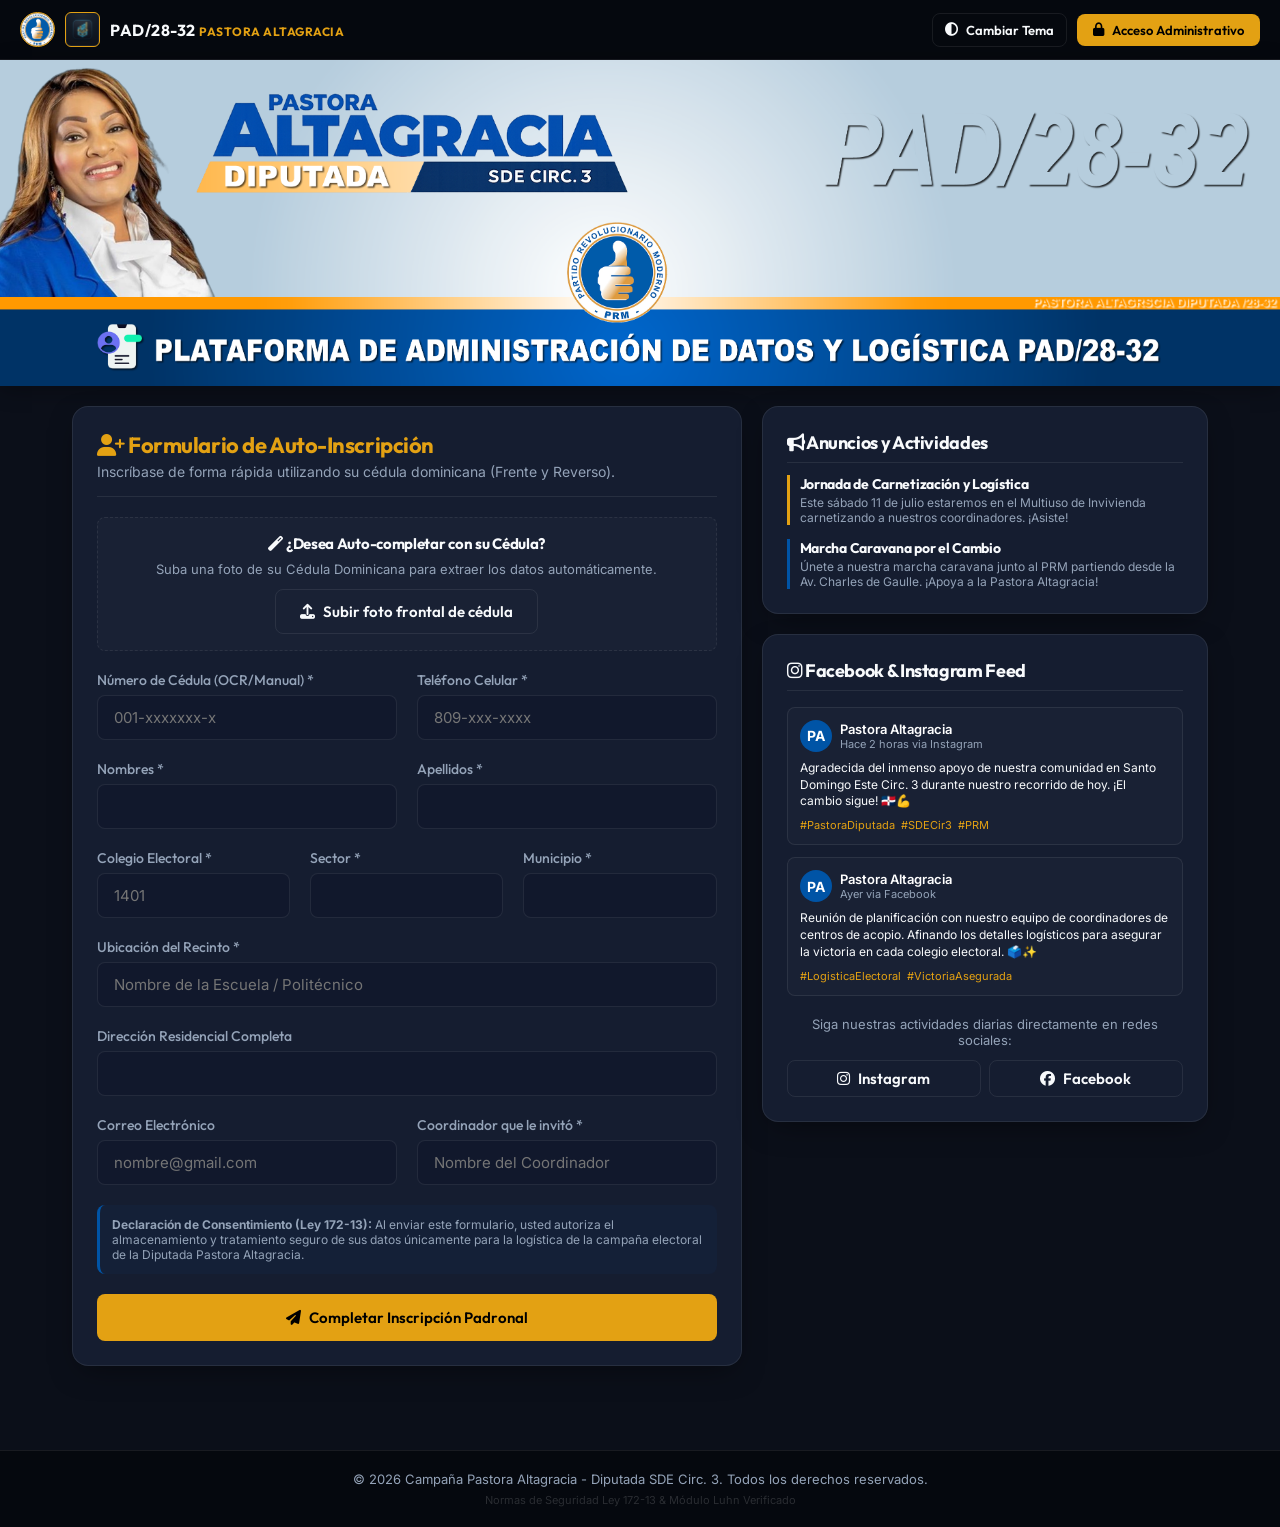
==== frontend/index.html @ ace66113 "Backup Automático - 2026-07-11 02:45:09" ====
<!DOCTYPE html>
<html lang="es">
<head>
    <meta charset="UTF-8">
    <meta name="viewport" content="width=device-width, initial-scale=1.0">
    <title>Inscripción Padronal - Diputada Pastora Altagracia SDE Circ. 3</title>
    <link rel="shortcut icon" type="image/png" href="../GRAFICOS PARA LA PAGINA WEB/adelog_logo_icon.png">
    <link rel="stylesheet" href="assets/css/styles.css?v=1.5">
    <link rel="stylesheet" href="https://cdnjs.cloudflare.com/ajax/libs/font-awesome/6.4.0/css/all.min.css">
</head>
<body id="public-landing">

    <!-- Header Top Navigation -->
    <div class="top-nav-bar">
        <div class="container" style="display: flex; justify-content: space-between; align-items: center; padding: 0; max-width: 1440px;">
            <div style="display: flex; align-items: center; gap: 10px;">
                <img src="../GRAFICOS PARA LA PAGINA WEB/LOGO-PRM.jpg" alt="Logo PRM" style="width: 35px; height: 35px; border-radius: 50%; border: 1px solid var(--secondary);">
                <img src="../GRAFICOS PARA LA PAGINA WEB/adelog_logo_icon.png" alt="Logo ADELOG" style="width: 35px; height: 35px; border-radius: 6px; border: 1px solid var(--secondary); background: rgba(255,255,255,0.1); padding: 1px;">
                <span style="font-family: var(--font-outfit); font-weight: 700; font-size: 16px; color: var(--text-white); letter-spacing: 0.5px;">PAD/28-32 <span style="color: var(--secondary); font-size: 12px;">PASTORA ALTAGRACIA</span></span>
            </div>
            <div style="display: flex; gap: 10px; align-items: center;">
                <button id="theme-toggle" class="btn btn-outline" style="padding: 8px 12px; font-size: 13px;"><i class="fa fa-adjust"></i> Cambiar Tema</button>
                <a href="login.html" class="btn btn-secondary" style="padding: 8px 16px; font-size: 13px;"><i class="fa fa-lock"></i> Acceso Administrativo</a>
            </div>
        </div>
    </div>

    <!-- Header Banner -->
    <div class="banner-container">
        <img id="public-header-banner" src="../GRAFICOS PARA LA PAGINA WEB/BANNER PLATAFORMA WEB PAD-2832.png" alt="PAD/28-32 Cabecera" class="banner-img">
    </div>

    <!-- Main Content Grid -->
    <div class="container" style="flex: 1;">
        <div class="grid-2" style="grid-template-columns: 1.2fr 0.8fr; align-items: start;">
            
            <!-- Left Side: Registration Form -->
            <div>
                <div class="card" style="margin-bottom: 24px;">
                    <div style="border-bottom: 1px solid var(--border-color); padding-bottom: 16px; margin-bottom: 20px;">
                        <h2 style="color: var(--secondary); font-size: 22px;"><i class="fa fa-user-plus"></i> Formulario de Auto-Inscripción</h2>
                        <p style="color: var(--text-muted); font-size: 14px; margin-top: 4px;">Inscríbase de forma rápida utilizando su cédula dominicana (Frente y Reverso).</p>
                    </div>

                    <!-- OCR capture -->
                    <div style="background-color: rgba(255,255,255,0.02); border: 1px dashed var(--border-color); padding: 16px; border-radius: 8px; margin-bottom: 20px; text-align: center;">
                        <h4 style="margin-bottom: 8px; font-size: 15px;"><i class="fa fa-magic"></i> ¿Desea Auto-completar con su Cédula?</h4>
                        <p style="font-size: 13px; color: var(--text-muted); margin-bottom: 12px;">Suba una foto de su Cédula Dominicana para extraer los datos automáticamente.</p>
                        <input type="file" id="public-ocr-file" accept="image/*" style="display: none;">
                        <button type="button" id="btn-public-ocr" class="btn btn-outline btn-sm" onclick="document.getElementById('public-ocr-file').click()"><i class="fa fa-upload"></i> Subir foto frontal de cédula</button>
                        <span id="public-ocr-loader" style="display: none; margin-left: 10px; font-size: 13px; color: var(--secondary);"><i class="fa fa-spinner fa-spin"></i> Procesando OCR...</span>
                    </div>

                    <form id="public-voter-form">
                        <div class="grid-2">
                            <div class="form-group">
                                <label for="public-cedula" class="form-label">Número de Cédula (OCR/Manual) *</label>
                                <input type="text" id="public-cedula" class="form-control" placeholder="001-xxxxxxx-x" required>
                                <small id="public-cedula-validation" style="display: none; font-size: 12px;"></small>
                            </div>
                            <div class="form-group">
                                <label for="public-telefono" class="form-label">Teléfono Celular *</label>
                                <input type="text" id="public-telefono" class="form-control" placeholder="809-xxx-xxxx" required>
                                <small id="public-phone-validation" style="display: none; font-size: 12px;"></small>
                            </div>
                        </div>

                        <div class="grid-2">
                            <div class="form-group">
                                <label for="public-nombres" class="form-label">Nombres *</label>
                                <input type="text" id="public-nombres" class="form-control" required>
                            </div>
                            <div class="form-group">
                                <label for="public-apellidos" class="form-label">Apellidos *</label>
                                <input type="text" id="public-apellidos" class="form-control" required>
                            </div>
                        </div>

                        <div class="grid-3">
                            <div class="form-group">
                                <label for="public-colegio_electoral" class="form-label">Colegio Electoral *</label>
                                <input type="text" id="public-colegio_electoral" class="form-control" placeholder="1401" required>
                            </div>
                            <div class="form-group">
                                <label for="public-sector" class="form-label">Sector *</label>
                                <input type="text" id="public-sector" class="form-control" required>
                            </div>
                            <div class="form-group">
                                <label for="public-municipio" class="form-label">Municipio *</label>
                                <input type="text" id="public-municipio" class="form-control" required>
                            </div>
                        </div>

                        <div class="form-group">
                            <label for="public-recinto_ubicacion" class="form-label">Ubicación del Recinto *</label>
                            <input type="text" id="public-recinto_ubicacion" class="form-control" placeholder="Nombre de la Escuela / Politécnico" required>
                        </div>

                        <div class="form-group">
                            <label for="public-direccion" class="form-label">Dirección Residencial Completa</label>
                            <input type="text" id="public-direccion" class="form-control">
                        </div>

                        <div class="grid-2">
                            <div class="form-group">
                                <label for="public-email" class="form-label">Correo Electrónico</label>
                                <input type="email" id="public-email" class="form-control" placeholder="nombre@gmail.com">
                            </div>
                            <div class="form-group">
                                <label for="public-coordinador" class="form-label">Coordinador que le invitó *</label>
                                <input type="text" id="public-coordinador" class="form-control" placeholder="Nombre del Coordinador" required>
                            </div>
                        </div>

                        <!-- Data Consent Warning -->
                        <div style="background-color: rgba(0, 84, 166, 0.05); padding: 12px; border-radius: 8px; font-size: 12px; color: var(--text-muted); margin-bottom: 20px; border-left: 3px solid var(--primary);">
                            <p><strong>Declaración de Consentimiento (Ley 172-13):</strong> Al enviar este formulario, usted autoriza el almacenamiento y tratamiento seguro de sus datos únicamente para la logística de la campaña electoral de la Diputada Pastora Altagracia.</p>
                        </div>

                        <button type="submit" class="btn btn-secondary" style="width: 100%; padding: 14px;"><i class="fa fa-paper-plane"></i> Completar Inscripción Padronal</button>
                    </form>
                </div>

                <!-- Printable Voucher Div (will be filled after success) -->
                <div id="public-voucher-result"></div>
            </div>

            <!-- Right Side: News & Facebook/Instagram Feeds -->
            <div style="display: flex; flex-direction: column; gap: 20px;">
                <div class="card">
                    <h3 style="color: var(--text-white); font-size: 18px; margin-bottom: 12px; border-bottom: 1px solid var(--border-color); padding-bottom: 8px;"><i class="fa fa-bullhorn"></i> Anuncios y Actividades</h3>
                    <div style="display: flex; flex-direction: column; gap: 14px; margin-top: 10px;">
                        <div style="border-left: 3px solid var(--secondary); padding-left: 10px;">
                            <h4 style="font-size: 14px; color: var(--text-white);">Jornada de Carnetización y Logística</h4>
                            <p style="font-size: 12px; color: var(--text-muted); margin-top: 2px;">Este sábado 11 de julio estaremos en el Multiuso de Invivienda carnetizando a nuestros coordinadores. ¡Asiste!</p>
                        </div>
                        <div style="border-left: 3px solid var(--primary); padding-left: 10px;">
                            <h4 style="font-size: 14px; color: var(--text-white);">Marcha Caravana por el Cambio</h4>
                            <p style="font-size: 12px; color: var(--text-muted); margin-top: 2px;">Únete a nuestra marcha caravana junto al PRM partiendo desde la Av. Charles de Gaulle. ¡Apoya a la Pastora Altagracia!</p>
                        </div>
                    </div>
                </div>

                <!-- Live Social Media Feed -->
                <div class="card" style="align-items: center; text-align: center;">
                    <h3 style="color: var(--text-white); font-size: 18px; margin-bottom: 16px; border-bottom: 1px solid var(--border-color); padding-bottom: 8px; width: 100%; text-align: left;"><i class="fa-brands fa-instagram"></i> Facebook & Instagram Feed</h3>
                    
                    <!-- Custom Synchronized Social Feed (No Blockable Iframes) -->
                    <div style="width: 100%; display: flex; flex-direction: column; gap: 12px; margin-bottom: 20px; text-align: left;">
                        <div style="background: rgba(255, 255, 255, 0.02); border: 1px solid var(--border-color); border-radius: 8px; padding: 12px;">
                            <div style="display: flex; align-items: center; gap: 8px; margin-bottom: 8px;">
                                <div style="width: 32px; height: 32px; background: var(--primary); border-radius: 50%; display: flex; align-items: center; justify-content: center; font-size: 14px; font-weight: bold; color: #fff;">PA</div>
                                <div>
                                    <div style="font-size: 13px; font-weight: 600; color: #fff;">Pastora Altagracia</div>
                                    <div style="font-size: 11px; color: var(--text-muted);">Hace 2 horas via Instagram</div>
                                </div>
                            </div>
                            <p style="font-size: 12px; color: var(--text-white); line-height: 1.4; margin-bottom: 8px;">Agradecida del inmenso apoyo de nuestra comunidad en Santo Domingo Este Circ. 3 durante nuestro recorrido de hoy. ¡El cambio sigue! 🇩🇴💪</p>
                            <div style="display: flex; gap: 6px; font-size: 11px; color: var(--secondary);">
                                <span>#PastoraDiputada</span> <span>#SDECir3</span> <span>#PRM</span>
                            </div>
                        </div>

                        <div style="background: rgba(255, 255, 255, 0.02); border: 1px solid var(--border-color); border-radius: 8px; padding: 12px;">
                            <div style="display: flex; align-items: center; gap: 8px; margin-bottom: 8px;">
                                <div style="width: 32px; height: 32px; background: var(--primary); border-radius: 50%; display: flex; align-items: center; justify-content: center; font-size: 14px; font-weight: bold; color: #fff;">PA</div>
                                <div>
                                    <div style="font-size: 13px; font-weight: 600; color: #fff;">Pastora Altagracia</div>
                                    <div style="font-size: 11px; color: var(--text-muted);">Ayer via Facebook</div>
                                </div>
                            </div>
                            <p style="font-size: 12px; color: var(--text-white); line-height: 1.4; margin-bottom: 8px;">Reunión de planificación con nuestro equipo de coordinadores de centros de acopio. Afinando los detalles logísticos para asegurar la victoria en cada colegio electoral. 🗳️✨</p>
                            <div style="display: flex; gap: 6px; font-size: 11px; color: var(--secondary);">
                                <span>#LogisticaElectoral</span> <span>#VictoriaAsegurada</span>
                            </div>
                        </div>
                    </div>
                    
                    <p style="font-size: 13px; color: var(--text-muted); margin-bottom: 12px;">Siga nuestras actividades diarias directamente en redes sociales:</p>
                    <div style="display: flex; gap: 8px; width: 100%; justify-content: center;">
                        <a href="https://www.instagram.com/" target="_blank" class="btn btn-outline btn-sm" style="flex: 1; padding: 8px;"><i class="fa-brands fa-instagram"></i> Instagram</a>
                        <a href="https://www.facebook.com/" target="_blank" class="btn btn-outline btn-sm" style="flex: 1; padding: 8px;"><i class="fa-brands fa-facebook"></i> Facebook</a>
                    </div>
                </div>
            </div>

        </div>
    </div>

    <!-- Footer -->
    <footer style="background-color: #05080e; border-top: 1px solid var(--border-color); padding: 20px; text-align: center; font-size: 13px; color: var(--text-muted); margin-top: 40px;">
        <p>© 2026 Campaña Pastora Altagracia - Diputada SDE Circ. 3. Todos los derechos reservados.</p>
        <p style="font-size: 11px; margin-top: 6px; color: rgba(255,255,255,0.15);">Normas de Seguridad Ley 172-13 & Módulo Luhn Verificado</p>
    </footer>

    <!-- Scripts -->
    <script src="assets/js/app.js?v=1.4"></script>
    <script>
        // Cargar configuración de marca
        fetch('../backend/api/settings.php?action=get')
            .then(res => res.json())
            .then(data => {
                if (data.exito) {
                    const c = data.configuraciones;
                    if (c.plataforma_nombre) {
                        document.title = `${c.plataforma_nombre} - Inscripción Padronal`;
                        const titleEl = document.querySelector('span[style*="font-family: var(--font-outfit)"]');
                        if (titleEl) {
                            titleEl.innerHTML = `${c.plataforma_nombre} <span style="color: var(--secondary); font-size: 12px;">\${c.candidato_nombre || ''}</span>`;
                        }
                    }
                    const bannerUrl = c.candidato_logo_url || '../GRAFICOS PARA LA PAGINA WEB/BANNER PLATAFORMA WEB PAD-2832.png';
                    const bannerImg = document.getElementById('public-header-banner');
                    if (bannerImg) {
                        bannerImg.src = bannerUrl;
                    }
                }
            })
            .catch(err => console.error("Error al cargar marca:", err));

        // Lógica de Validación Algorítmica en Caliente para Frontend
        document.getElementById('public-cedula').addEventListener('input', function(e) {
            const val = e.target.value;
            const clean = val.replace(/\D/g, '');
            const checkAlert = document.getElementById('public-cedula-validation');
            
            if (clean.length === 11) {
                // Ejecutar Luhn dominicano
                const pesos = [1, 2, 1, 2, 1, 2, 1, 2, 1, 2];
                let suma = 0;
                for (let i = 0; i < 10; i++) {
                    let mult = parseInt(clean[i]) * pesos[i];
                    if (mult >= 10) {
                        suma += Math.floor(mult / 10) + (mult % 10);
                    } else {
                        suma += mult;
                    }
                }
                const digitoCalculado = (10 - (suma % 10)) % 10;
                const digitoReal = parseInt(clean[10]);
                
                if (digitoCalculado === digitoReal) {
                    checkAlert.style.display = 'block';
                    checkAlert.style.color = 'var(--success)';
                    checkAlert.innerHTML = '<i class="fa fa-check-circle"></i> Cédula válida en padrón';
                } else {
                    checkAlert.style.display = 'block';
                    checkAlert.style.color = 'var(--danger)';
                    checkAlert.innerHTML = '<i class="fa fa-times-circle"></i> Cédula con dígito verificador inválido';
                }
            } else if (clean.length > 0) {
                checkAlert.style.display = 'block';
                checkAlert.style.color = 'var(--warning)';
                checkAlert.innerHTML = 'Ingrese los 11 dígitos de su cédula';
            } else {
                checkAlert.style.display = 'none';
            }
        });

        document.getElementById('public-telefono').addEventListener('input', function(e) {
            const val = e.target.value.replace(/\D/g, '');
            const phoneAlert = document.getElementById('public-phone-validation');
            
            if (val.length === 10) {
                const pref = val.substring(0, 3);
                if (['809', '829', '849'].includes(pref)) {
                    phoneAlert.style.display = 'block';
                    phoneAlert.style.color = 'var(--success)';
                    phoneAlert.innerHTML = '<i class="fa fa-check-circle"></i> Teléfono dominicano válido';
                } else {
                    phoneAlert.style.display = 'block';
                    phoneAlert.style.color = 'var(--danger)';
                    phoneAlert.innerHTML = '<i class="fa fa-times-circle"></i> Prefijo inválido (Debe ser 809, 829 o 849)';
                }
            } else if (val.length > 0) {
                phoneAlert.style.display = 'block';
                phoneAlert.style.color = 'var(--warning)';
                phoneAlert.innerHTML = 'Ingrese los 10 dígitos del celular';
            } else {
                phoneAlert.style.display = 'none';
            }
        });
    </script>
    <!-- Print Area -->
    <div id="print-voucher-area" class="print-hidden-container"></div>
</body>
</html>
---- frontend/assets/css/styles.css ----
@import url('https://fonts.googleapis.com/css2?family=Inter:wght@300;400;500;600;700&family=Outfit:wght@400;500;600;700;800&display=swap');

:root {
    --primary: #0054A6;
    --primary-light: #1e70bf;
    --secondary: #E3A113;
    --secondary-hover: #c4870c;
    --bg-dark: #0b0f19;
    --card-dark: #151d30;
    --text-white: #f8fafc;
    --text-muted: #94a3b8;
    --border-color: rgba(255, 255, 255, 0.08);
    --input-bg: rgba(15, 23, 42, 0.6);
    --success: #10b981;
    --danger: #ef4444;
    --warning: #f59e0b;
    --font-outfit: 'Outfit', sans-serif;
    --font-inter: 'Inter', sans-serif;
    --shadow: 0 10px 30px -10px rgba(0, 0, 0, 0.5);
    --transition: all 0.3s cubic-bezier(0.4, 0, 0.2, 1);
}

body.light-theme {
    --bg-dark: #f1f5f9; /* Fondo claro */
    --card-dark: #ffffff; /* Tarjeta blanca */
    --text-white: #0f172a; /* Texto oscuro */
    --text-muted: #475569; /* Texto secundario gris */
    --border-color: #cbd5e1; /* Borde claro */
    --input-bg: #ffffff; /* Inputs de fondo blanco */
    --shadow: 0 10px 30px -10px rgba(0, 0, 0, 0.08);
}

.top-nav-bar {
    background-color: #05080e;
    border-bottom: 1px solid var(--border-color);
    padding: 12px 20px;
    transition: var(--transition);
}
body.light-theme .top-nav-bar {
    background-color: #ffffff;
    border-bottom: 1px solid #cbd5e1;
}

.welcome-nav-bar {
    background-color: rgba(255, 255, 255, 0.02);
    border-bottom: 1px solid var(--border-color);
    padding: 12px 20px;
    transition: var(--transition);
}
body.light-theme .welcome-nav-bar {
    background-color: #ffffff;
    border-bottom: 1px solid #cbd5e1;
}

* {
    margin: 0;
    padding: 0;
    box-sizing: border-box;
}

body {
    background-color: var(--bg-dark);
    color: var(--text-white);
    font-family: var(--font-inter);
    min-height: 100vh;
    display: flex;
    flex-direction: column;
    overflow-x: hidden;
}

/* Header Banner Section */
.banner-container {
    width: 100%;
    overflow: hidden;
    position: relative;
    box-shadow: 0 4px 20px rgba(0,0,0,0.3);
}

.banner-img {
    width: 100%;
    height: auto;
    display: block;
    object-fit: cover;
}

/* Containers */
.container {
    max-width: 95%; /* Ocupa el 95% de la pantalla para evitar espacios vacíos en monitores anchos */
    margin: 0 auto;
    width: 100%;
    padding: 20px 40px;
}

/* Glassmorphism Cards */
.card {
    background: var(--card-dark);
    border: 1px solid var(--border-color);
    border-radius: 16px;
    padding: 24px;
    box-shadow: var(--shadow);
    transition: var(--transition);
    backdrop-filter: blur(10px);
}

.card:hover {
    transform: translateY(-2px);
    border-color: rgba(255, 255, 255, 0.15);
}

/* Titles */
h1, h2, h3, h4 {
    font-family: var(--font-outfit);
    font-weight: 700;
    letter-spacing: -0.02em;
}

/* Buttons */
.btn {
    display: inline-flex;
    align-items: center;
    justify-content: center;
    gap: 8px;
    padding: 12px 24px;
    border-radius: 8px;
    font-family: var(--font-outfit);
    font-weight: 600;
    font-size: 15px;
    cursor: pointer;
    border: none;
    transition: var(--transition);
    text-decoration: none;
}

.btn-primary {
    background-color: var(--primary);
    color: #ffffff;
}

.btn-primary:hover {
    background-color: var(--primary-light);
    transform: scale(1.02);
}

.btn-secondary {
    background-color: var(--secondary);
    color: #000;
}

.btn-secondary:hover {
    background-color: var(--secondary-hover);
    transform: scale(1.02);
}

.btn-outline {
    background-color: transparent;
    border: 1px solid var(--border-color);
    color: var(--text-white);
}

.btn-outline:hover {
    background-color: rgba(255, 255, 255, 0.05);
    border-color: var(--text-white);
}

/* Forms styling */
.form-group {
    margin-bottom: 20px;
    display: flex;
    flex-direction: column;
    gap: 6px;
}

.form-label {
    font-family: var(--font-outfit);
    font-size: 14px;
    font-weight: 500;
    color: var(--text-muted);
}

.form-control {
    background-color: var(--input-bg);
    border: 1px solid var(--border-color);
    color: var(--text-white);
    padding: 12px 16px;
    border-radius: 8px;
    font-size: 15px;
    font-family: var(--font-inter);
    transition: var(--transition);
    width: 100%;
}

.form-control:focus {
    outline: none;
    border-color: var(--primary-light);
    box-shadow: 0 0 0 3px rgba(30, 112, 191, 0.2);
}

/* Camera Live Container */
#camera-container {
    width: 100%;
    max-width: 480px;
    margin: 20px auto;
    border: 2px dashed var(--border-color);
    border-radius: 12px;
    overflow: hidden;
    position: relative;
    display: none;
    background: #000;
}

#webcam {
    width: 100%;
    height: auto;
    transform: scaleX(1); /* mirror */
}

/* Custom Grid */
.grid-2 {
    display: grid;
    grid-template-columns: repeat(2, 1fr);
    gap: 20px;
}

.grid-3 {
    display: grid;
    grid-template-columns: repeat(3, 1fr);
    gap: 20px;
}

.grid-4 {
    display: grid;
    grid-template-columns: repeat(4, 1fr);
    gap: 20px;
}

@media (max-width: 768px) {
    .grid-2, .grid-3, .grid-4 {
        grid-template-columns: 1fr;
    }
}

/* Navbar / Tabs */
.nav-tabs {
    display: flex;
    border-bottom: 1px solid var(--border-color);
    margin-bottom: 24px;
    overflow-x: auto;
    gap: 16px;
}

.tab-link {
    padding: 14px 20px;
    color: var(--text-muted);
    text-decoration: none;
    font-family: var(--font-outfit);
    font-weight: 600;
    font-size: 16px;
    border-bottom: 3px solid transparent;
    cursor: pointer;
    transition: var(--transition);
    white-space: nowrap;
}

.tab-link:hover, .tab-link.active {
    color: var(--text-white);
}

.tab-link.active {
    border-bottom-color: var(--primary);
}

.tab-content {
    display: none;
}

.tab-content.active {
    display: block;
    animation: fadeIn 0.4s ease-in-out;
}

@keyframes fadeIn {
    from { opacity: 0; transform: translateY(5px); }
    to { opacity: 1; transform: translateY(0); }
}

/* Custom Tables */
.table-container {
    overflow-x: auto;
    margin-top: 16px;
    border-radius: 8px;
    border: 1px solid var(--border-color);
}

table {
    width: 100%;
    border-collapse: collapse;
    text-align: left;
    font-size: 14px;
}

th, td {
    padding: 16px;
    border-bottom: 1px solid var(--border-color);
}

th {
    background-color: rgba(255, 255, 255, 0.03);
    font-family: var(--font-outfit);
    color: var(--text-white);
    font-weight: 600;
}

tr:hover td {
    background-color: rgba(255, 255, 255, 0.02);
}

/* Alerts and Badges */
.badge {
    display: inline-flex;
    padding: 4px 10px;
    border-radius: 9999px;
    font-size: 12px;
    font-weight: 600;
    font-family: var(--font-outfit);
}

.badge-success { background: rgba(16, 185, 129, 0.1); color: var(--success); }
.badge-danger { background: rgba(239, 68, 68, 0.1); color: var(--danger); }
.badge-warning { background: rgba(245, 158, 11, 0.1); color: var(--warning); }
.badge-primary { background: rgba(0, 84, 166, 0.1); color: var(--primary-light); }

/* Live Chat Styling */
.chat-container {
    display: grid;
    grid-template-columns: 300px 1fr;
    height: 600px;
    border-radius: 12px;
    overflow: hidden;
    border: 1px solid var(--border-color);
}

.chat-list {
    background-color: rgba(255, 255, 255, 0.02);
    border-right: 1px solid var(--border-color);
    overflow-y: auto;
}

.chat-user-item {
    padding: 16px;
    border-bottom: 1px solid var(--border-color);
    cursor: pointer;
    transition: var(--transition);
}

.chat-user-item:hover, .chat-user-item.active {
    background-color: rgba(255, 255, 255, 0.06);
}

.chat-window {
    display: flex;
    flex-direction: column;
    background-color: rgba(0,0,0,0.2);
    height: 100%;
    overflow: hidden;
}

.chat-header {
    padding: 16px;
    border-bottom: 1px solid var(--border-color);
    background-color: rgba(255, 255, 255, 0.02);
    font-family: var(--font-outfit);
    font-weight: 600;
}

.chat-messages {
    flex: 1;
    padding: 20px;
    overflow-y: auto;
    display: flex;
    flex-direction: column;
    gap: 12px;
}

.message-bubble {
    max-width: 70%;
    padding: 12px 16px;
    border-radius: 12px;
    font-size: 14px;
    line-height: 1.4;
    user-select: text !important;
    -webkit-user-select: text !important;
    cursor: text;
}

.message-bubble.received {
    align-self: flex-start;
    background-color: rgba(255, 255, 255, 0.07);
    color: var(--text-white);
    border-bottom-left-radius: 2px;
}

.message-bubble.sent {
    align-self: flex-end;
    background-color: var(--primary);
    color: #ffffff;
    border-bottom-right-radius: 2px;
}

.chat-input-area {
    padding: 16px;
    border-top: 1px solid var(--border-color);
    display: flex;
    gap: 12px;
    background-color: rgba(255, 255, 255, 0.02);
}

/* Modal styling */
.modal {
    position: fixed;
    top: 0;
    left: 0;
    right: 0;
    bottom: 0;
    background-color: rgba(0,0,0,0.8);
    display: none;
    align-items: center;
    justify-content: center;
    z-index: 1000;
    backdrop-filter: blur(5px);
}

.modal-content {
    background: rgba(21, 29, 48, 0.95);
    border: 1px solid rgba(227, 161, 19, 0.2); /* Borde dorado sutil del PRM */
    width: 90%;
    max-width: 600px;
    border-radius: 16px;
    overflow: hidden;
    animation: zoomIn 0.3s ease;
    backdrop-filter: blur(20px);
    box-shadow: 0 25px 50px -12px rgba(0, 0, 0, 0.6), 0 0 40px rgba(0, 84, 166, 0.15);
}

@keyframes zoomIn {
    from { opacity: 0; transform: scale(0.95); }
    to { opacity: 1; transform: scale(1); }
}

.modal-header {
    padding: 20px;
    border-bottom: 1px solid var(--border-color);
    background: rgba(0, 84, 166, 0.1); /* Cabecera tintada en azul */
    display: flex;
    justify-content: space-between;
    align-items: center;
}

.modal-body {
    padding: 24px;
    max-height: 75vh;
    overflow-y: auto;
}

.modal-footer {
    padding: 20px;
    border-top: 1px solid var(--border-color);
    background: rgba(0, 84, 166, 0.05);
    display: flex;
    justify-content: flex-end;
    gap: 12px;
}

/* Public landing news & announcements */
.news-grid {
    display: grid;
    grid-template-columns: repeat(auto-fill, minmax(300px, 1fr));
    gap: 20px;
    margin-top: 24px;
}

.news-card {
    background: rgba(255, 255, 255, 0.02);
    border: 1px solid var(--border-color);
    border-radius: 12px;
    overflow: hidden;
    transition: var(--transition);
}

.news-card:hover {
    border-color: var(--secondary);
    transform: translateY(-3px);
}

.news-content {
    padding: 16px;
}

.news-title {
    font-size: 18px;
    margin-bottom: 10px;
    color: var(--text-white);
}

.news-text {
    font-size: 14px;
    color: var(--text-muted);
    line-height: 1.5;
    margin-bottom: 12px;
}

.social-embeds-grid {
    display: grid;
    grid-template-columns: 1fr 1fr;
    gap: 20px;
    margin-top: 24px;
}

@media (max-width: 768px) {
    .social-embeds-grid {
        grid-template-columns: 1fr;
    }
}

.social-box {
    background: rgba(255, 255, 255, 0.01);
    border: 1px solid var(--border-color);
    border-radius: 12px;
    padding: 20px;
    display: flex;
    flex-direction: column;
    align-items: center;
}

/* Printable Voucher CSS */
.print-hidden-container {
    position: absolute;
    left: -9999px;
    top: -9999px;
    width: 1px;
    height: 1px;
    overflow: hidden;
}

@media print {
    body > div:not(.print-hidden-container),
    body > header,
    body > footer,
    body > section,
    .modal {
        display: none !important;
    }
    .print-hidden-container, .print-hidden-container * {
        display: block !important;
        visibility: visible !important;
    }
    .print-hidden-container {
        position: absolute !important;
        left: 0 !important;
        top: 0 !important;
        width: 100% !important;
        height: auto !important;
        overflow: visible !important;
        background-color: #ffffff !important;
        color: #000000 !important;
        display: block !important;
    }
}

/* Browser Autofill Reset */
input:-webkit-autofill,
input:-webkit-autofill:hover, 
input:-webkit-autofill:focus,
input:-webkit-autofill:active {
    -webkit-box-shadow: 0 0 0 30px #151d30 inset !important; /* Matches --card-dark */
    -webkit-text-fill-color: #f8fafc !important;
    transition: background-color 5000s ease-in-out 0s;
}

body.light-theme input:-webkit-autofill,
body.light-theme input:-webkit-autofill:hover, 
body.light-theme input:-webkit-autofill:focus,
body.light-theme input:-webkit-autofill:active {
    -webkit-box-shadow: 0 0 0 30px #ffffff inset !important;
    -webkit-text-fill-color: #0f172a !important;
}

/* Light theme overrides for tables and other dark elements */
body.light-theme .chat-container {
    background-color: #ffffff;
    border: 1px solid #cbd5e1;
}
body.light-theme .chat-list {
    background-color: #ffffff;
    border-right: 1px solid #cbd5e1;
}
body.light-theme .chat-user-item {
    border-bottom: 1px solid #cbd5e1;
    color: #0f172a;
}
body.light-theme .chat-user-item:hover, 
body.light-theme .chat-user-item.active {
    background-color: #f1f5f9;
}
body.light-theme .chat-window {
    background-color: #f8fafc;
}
body.light-theme .chat-header {
    background-color: #ffffff;
    color: #0f172a;
    border-bottom: 1px solid #cbd5e1;
}
body.light-theme .chat-input-area {
    background-color: #ffffff;
    border-top: 1px solid #cbd5e1;
}
body.light-theme .message-bubble.received {
    background-color: #e2e8f0;
    color: #0f172a;
}
body.light-theme th {
    background-color: rgba(0, 0, 0, 0.03);
    color: #0f172a;
}
body.light-theme tr:hover td {
    background-color: rgba(0, 0, 0, 0.01);
}
body.light-theme .modal-content {
    background: #ffffff;
    border: 1px solid #cbd5e1;
    box-shadow: 0 25px 50px -12px rgba(0, 0, 0, 0.15);
}
body.light-theme .modal-header {
    background: rgba(0, 84, 166, 0.05);
}
body.light-theme .modal-footer {
    background: rgba(0, 0, 0, 0.02);
}
body.light-theme .news-card {
    background: #ffffff;
}
body.light-theme .social-box {
    background: #ffffff;
}

/* Subtabs styles */
.subtab-link {
    background: transparent;
    border: none;
    color: var(--text-gray);
    padding: 10px 14px;
    text-align: left;
    font-size: 14px;
    font-weight: 500;
    border-radius: 6px;
    cursor: pointer;
    display: flex;
    align-items: center;
    gap: 10px;
    transition: all 0.2s ease;
}

.subtab-link:hover {
    color: var(--text-white);
    background: rgba(255, 255, 255, 0.05);
}

.subtab-link.active {
    color: var(--text-white);
    background: var(--primary);
    font-weight: 600;
}

.subtab-content {
    display: none;
}

.subtab-content.active {
    display: block;
    animation: fadeIn 0.3s ease;
}

@keyframes fadeIn {
    from { opacity: 0; }
    to { opacity: 1; }
}

body.light-theme .subtab-link {
    color: #475569;
}

body.light-theme .subtab-link:hover {
    color: #0f172a;
    background: rgba(0, 0, 0, 0.03);
}

body.light-theme .subtab-link.active {
    color: #ffffff;
    background: var(--primary);
}
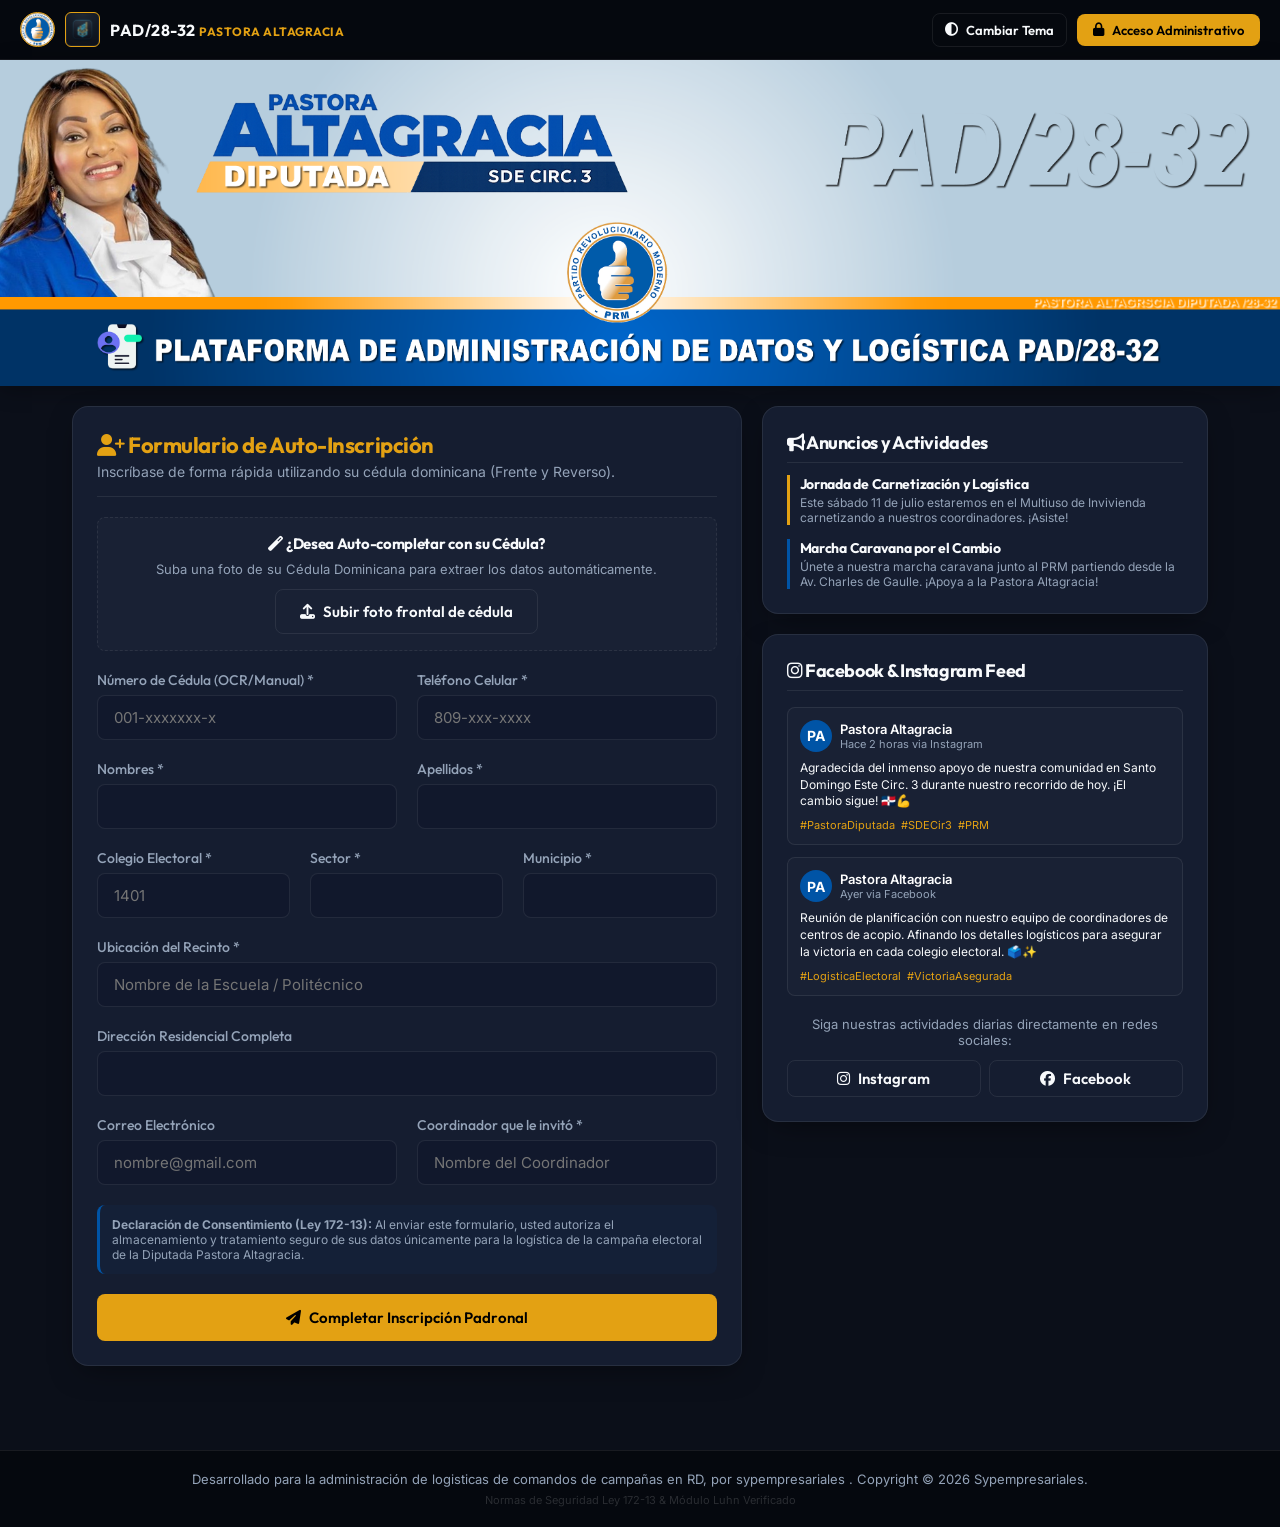
==== commit 746b131d: "Update footer copyright credits to sypempresariales" ====
--- a/frontend/index.html
+++ b/frontend/index.html
@@ -189,7 +189,7 @@
 
     <!-- Footer -->
     <footer style="background-color: #05080e; border-top: 1px solid var(--border-color); padding: 20px; text-align: center; font-size: 13px; color: var(--text-muted); margin-top: 40px;">
-        <p>© 2026 Campaña Pastora Altagracia - Diputada SDE Circ. 3. Todos los derechos reservados.</p>
+        <p>Desarrollado para la administración de logisticas de comandos de campañas en RD, por sypempresariales . Copyright © 2026 Sypempresariales.</p>
         <p style="font-size: 11px; margin-top: 6px; color: rgba(255,255,255,0.15);">Normas de Seguridad Ley 172-13 & Módulo Luhn Verificado</p>
     </footer>
 
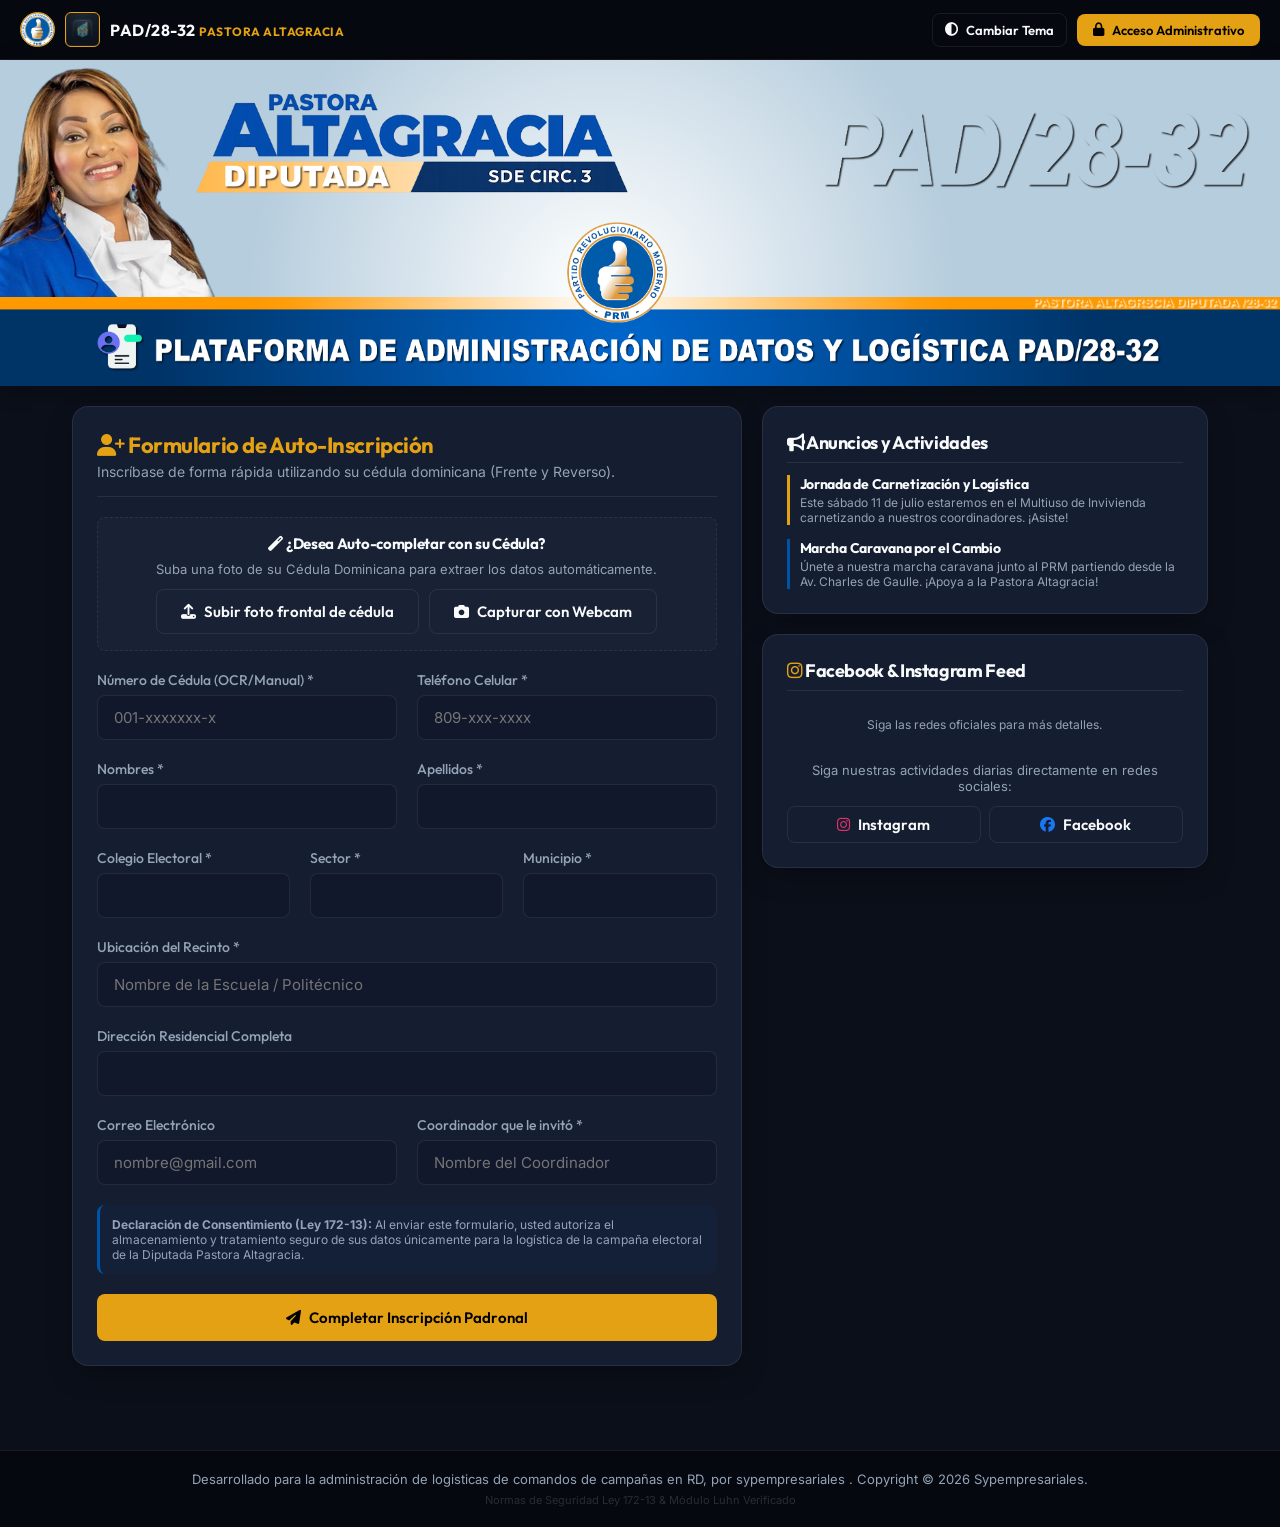
==== commit 5f7151c5: "backup-adelog: respaldo automatico pad-2832 [20261003_223033]" ====
--- a/frontend/index.html
+++ b/frontend/index.html
@@ -46,9 +46,21 @@
                     <div style="background-color: rgba(255,255,255,0.02); border: 1px dashed var(--border-color); padding: 16px; border-radius: 8px; margin-bottom: 20px; text-align: center;">
                         <h4 style="margin-bottom: 8px; font-size: 15px;"><i class="fa fa-magic"></i> ¿Desea Auto-completar con su Cédula?</h4>
                         <p style="font-size: 13px; color: var(--text-muted); margin-bottom: 12px;">Suba una foto de su Cédula Dominicana para extraer los datos automáticamente.</p>
-                        <input type="file" id="public-ocr-file" accept="image/*" style="display: none;">
-                        <button type="button" id="btn-public-ocr" class="btn btn-outline btn-sm" onclick="document.getElementById('public-ocr-file').click()"><i class="fa fa-upload"></i> Subir foto frontal de cédula</button>
-                        <span id="public-ocr-loader" style="display: none; margin-left: 10px; font-size: 13px; color: var(--secondary);"><i class="fa fa-spinner fa-spin"></i> Procesando OCR...</span>
+                        <div style="display: flex; gap: 10px; justify-content: center; flex-wrap: wrap;">
+                            <input type="file" id="public-ocr-file" accept="image/*" style="display: none;">
+                            <button type="button" id="btn-public-ocr" class="btn btn-outline btn-sm" onclick="document.getElementById('public-ocr-file').click()"><i class="fa fa-upload"></i> Subir foto frontal de cédula</button>
+                            <button type="button" id="btn-public-camera-ocr" class="btn btn-outline btn-sm"><i class="fa fa-camera"></i> Capturar con Webcam</button>
+                            <span id="public-ocr-loader" style="display: none; margin-left: 10px; font-size: 13px; color: var(--secondary); align-items: center; gap: 6px;"><i class="fa fa-spinner fa-spin"></i> Procesando OCR...</span>
+                        </div>
+
+                        <!-- WebCam block Público -->
+                        <div id="public-camera-container">
+                            <video id="public-webcam" autoplay playsinline></video>
+                            <div style="padding: 10px; text-align: center; background: rgba(0,0,0,0.8); display: flex; justify-content: center; gap: 10px;">
+                                <button type="button" id="btn-public-capture-photo" class="btn btn-secondary btn-sm"><i class="fa fa-camera"></i> Tomar Foto</button>
+                                <button type="button" id="btn-public-close-camera" class="btn btn-outline btn-sm"><i class="fa fa-times"></i> Cancelar</button>
+                            </div>
+                        </div>
                     </div>
 
                     <form id="public-voter-form">
@@ -56,7 +68,7 @@
                             <div class="form-group">
                                 <label for="public-cedula" class="form-label">Número de Cédula (OCR/Manual) *</label>
                                 <input type="text" id="public-cedula" class="form-control" placeholder="001-xxxxxxx-x" required>
-                                <small id="public-cedula-validation" style="display: none; font-size: 12px;"></small>
+                                <div id="public-cedula-feedback" style="display: none; font-size: 12px; margin-top: 4px; font-weight: bold;"></div>
                             </div>
                             <div class="form-group">
                                 <label for="public-telefono" class="form-label">Teléfono Celular *</label>
@@ -79,7 +91,7 @@
                         <div class="grid-3">
                             <div class="form-group">
                                 <label for="public-colegio_electoral" class="form-label">Colegio Electoral *</label>
-                                <input type="text" id="public-colegio_electoral" class="form-control" placeholder="1401" required>
+                                <input type="text" id="public-colegio_electoral" class="form-control" required>
                             </div>
                             <div class="form-group">
                                 <label for="public-sector" class="form-label">Sector *</label>
@@ -143,43 +155,20 @@
 
                 <!-- Live Social Media Feed -->
                 <div class="card" style="align-items: center; text-align: center;">
-                    <h3 style="color: var(--text-white); font-size: 18px; margin-bottom: 16px; border-bottom: 1px solid var(--border-color); padding-bottom: 8px; width: 100%; text-align: left;"><i class="fa-brands fa-instagram"></i> Facebook & Instagram Feed</h3>
+                    <h3 style="color: var(--text-white); font-size: 18px; margin-bottom: 16px; border-bottom: 1px solid var(--border-color); padding-bottom: 8px; width: 100%; text-align: left;"><i class="fa-brands fa-instagram" style="color: var(--secondary);"></i> Facebook & Instagram Feed</h3>
                     
-                    <!-- Custom Synchronized Social Feed (No Blockable Iframes) -->
-                    <div style="width: 100%; display: flex; flex-direction: column; gap: 12px; margin-bottom: 20px; text-align: left;">
-                        <div style="background: rgba(255, 255, 255, 0.02); border: 1px solid var(--border-color); border-radius: 8px; padding: 12px;">
-                            <div style="display: flex; align-items: center; gap: 8px; margin-bottom: 8px;">
-                                <div style="width: 32px; height: 32px; background: var(--primary); border-radius: 50%; display: flex; align-items: center; justify-content: center; font-size: 14px; font-weight: bold; color: #fff;">PA</div>
-                                <div>
-                                    <div style="font-size: 13px; font-weight: 600; color: #fff;">Pastora Altagracia</div>
-                                    <div style="font-size: 11px; color: var(--text-muted);">Hace 2 horas via Instagram</div>
-                                </div>
-                            </div>
-                            <p style="font-size: 12px; color: var(--text-white); line-height: 1.4; margin-bottom: 8px;">Agradecida del inmenso apoyo de nuestra comunidad en Santo Domingo Este Circ. 3 durante nuestro recorrido de hoy. ¡El cambio sigue! 🇩🇴💪</p>
-                            <div style="display: flex; gap: 6px; font-size: 11px; color: var(--secondary);">
-                                <span>#PastoraDiputada</span> <span>#SDECir3</span> <span>#PRM</span>
-                            </div>
-                        </div>
-
-                        <div style="background: rgba(255, 255, 255, 0.02); border: 1px solid var(--border-color); border-radius: 8px; padding: 12px;">
-                            <div style="display: flex; align-items: center; gap: 8px; margin-bottom: 8px;">
-                                <div style="width: 32px; height: 32px; background: var(--primary); border-radius: 50%; display: flex; align-items: center; justify-content: center; font-size: 14px; font-weight: bold; color: #fff;">PA</div>
-                                <div>
-                                    <div style="font-size: 13px; font-weight: 600; color: #fff;">Pastora Altagracia</div>
-                                    <div style="font-size: 11px; color: var(--text-muted);">Ayer via Facebook</div>
-                                </div>
-                            </div>
-                            <p style="font-size: 12px; color: var(--text-white); line-height: 1.4; margin-bottom: 8px;">Reunión de planificación con nuestro equipo de coordinadores de centros de acopio. Afinando los detalles logísticos para asegurar la victoria en cada colegio electoral. 🗳️✨</p>
-                            <div style="display: flex; gap: 6px; font-size: 11px; color: var(--secondary);">
-                                <span>#LogisticaElectoral</span> <span>#VictoriaAsegurada</span>
-                            </div>
+                    <!-- Custom Synchronized Social Feed (Dynamic from Backend) -->
+                    <div id="public-social-feed-container" style="width: 100%; display: flex; flex-direction: column; gap: 12px; margin-bottom: 20px; text-align: left;">
+                        <div style="text-align: center; color: var(--text-muted); padding: 15px; font-size: 13px;">
+                            <i class="fa fa-spinner fa-spin"></i> Cargando publicaciones recientes...
                         </div>
                     </div>
                     
                     <p style="font-size: 13px; color: var(--text-muted); margin-bottom: 12px;">Siga nuestras actividades diarias directamente en redes sociales:</p>
-                    <div style="display: flex; gap: 8px; width: 100%; justify-content: center;">
-                        <a href="https://www.instagram.com/" target="_blank" class="btn btn-outline btn-sm" style="flex: 1; padding: 8px;"><i class="fa-brands fa-instagram"></i> Instagram</a>
-                        <a href="https://www.facebook.com/" target="_blank" class="btn btn-outline btn-sm" style="flex: 1; padding: 8px;"><i class="fa-brands fa-facebook"></i> Facebook</a>
+                    <div style="display: flex; gap: 8px; width: 100%; justify-content: center; flex-wrap: wrap;">
+                        <a id="btn-social-instagram" href="https://www.instagram.com/pastoraaltagraciard/" target="_blank" class="btn btn-outline btn-sm" style="flex: 1; min-width: 120px; padding: 8px;"><i class="fa-brands fa-instagram" style="color: #E1306C;"></i> Instagram</a>
+                        <a id="btn-social-facebook" href="https://www.facebook.com/Apostolaltagraciard" target="_blank" class="btn btn-outline btn-sm" style="flex: 1; min-width: 120px; padding: 8px;"><i class="fa-brands fa-facebook" style="color: #1877F2;"></i> Facebook</a>
+                        <a id="btn-social-tiktok" href="https://www.tiktok.com/@pastoraaltagraciard" target="_blank" class="btn btn-outline btn-sm" style="flex: 1; min-width: 120px; padding: 8px; display: none;"><i class="fa-brands fa-tiktok"></i> TikTok</a>
                     </div>
                 </div>
             </div>
@@ -194,69 +183,99 @@
     </footer>
 
     <!-- Scripts -->
-    <script src="assets/js/app.js?v=1.4"></script>
+    <script src="assets/js/app.js?v=2.8"></script>
     <script>
-        // Cargar configuración de marca
-        fetch('../backend/api/settings.php?action=get')
+        // Cargar configuración de marca y feed dinámico de redes sociales
+        fetch('../backend/api/social_feed.php?action=get_feed')
             .then(res => res.json())
             .then(data => {
                 if (data.exito) {
-                    const c = data.configuraciones;
-                    if (c.plataforma_nombre) {
-                        document.title = `${c.plataforma_nombre} - Inscripción Padronal`;
+                    const m = data.marca || {};
+                    const perfiles = data.perfiles || {};
+                    
+                    // Actualizar Título y Cabecera sin duplicidad de nombres (Normas PLAD)
+                    if (m.plataforma) {
+                        document.title = `${m.plataforma} - Inscripción Padronal`;
                         const titleEl = document.querySelector('span[style*="font-family: var(--font-outfit)"]');
                         if (titleEl) {
-                            titleEl.innerHTML = `${c.plataforma_nombre} <span style="color: var(--secondary); font-size: 12px;">\${c.candidato_nombre || ''}</span>`;
+                            const candName = m.candidato || '';
+                            const cargoText = m.cargo || '';
+                            // Si el nombre de la plataforma ya incluye el nombre de la candidata, mostrar el cargo en vez de duplicar el nombre
+                            const yaTieneNombre = candName && m.plataforma.toLowerCase().includes('pastora');
+                            const badgeText = yaTieneNombre ? (cargoText ? cargoText.toUpperCase() : '') : candName.toUpperCase();
+                            
+                            titleEl.innerHTML = `${m.plataforma}${badgeText ? ` <span style="color: var(--secondary); font-size: 12px; font-weight: 600; margin-left: 6px;">${badgeText}</span>` : ''}`;
                         }
                     }
-                    const bannerUrl = c.candidato_logo_url || '../GRAFICOS PARA LA PAGINA WEB/BANNER PLATAFORMA WEB PAD-2832.png';
+                    
+                    // Actualizar Banner
+                    const bannerUrl = m.logo_url || '../GRAFICOS PARA LA PAGINA WEB/BANNER PLATAFORMA WEB PAD-2832-02.png';
                     const bannerImg = document.getElementById('public-header-banner');
                     if (bannerImg) {
                         bannerImg.src = bannerUrl;
                     }
+
+                    // Actualizar Botones de Perfiles Oficiales
+                    const btnIg = document.getElementById('btn-social-instagram');
+                    if (btnIg && perfiles.instagram) btnIg.href = perfiles.instagram;
+
+                    const btnFb = document.getElementById('btn-social-facebook');
+                    if (btnFb && perfiles.facebook) btnFb.href = perfiles.facebook;
+
+                    const btnTt = document.getElementById('btn-social-tiktok');
+                    if (btnTt && perfiles.tiktok && perfiles.tiktok.trim() !== '') {
+                        btnTt.href = perfiles.tiktok;
+                        btnTt.style.display = 'inline-flex';
+                    }
+
+                    // Renderizar Tarjetas de Publicaciones del Feed
+                    const feedContainer = document.getElementById('public-social-feed-container');
+                    if (feedContainer && data.publicaciones) {
+                        feedContainer.innerHTML = '';
+                        if (data.publicaciones.length === 0) {
+                            feedContainer.innerHTML = '<div style="text-align:center; color:var(--text-muted); padding:10px; font-size:12px;">No hay publicaciones recientes.</div>';
+                        } else {
+                            data.publicaciones.forEach(post => {
+                                let redIcon = 'fa-brands fa-instagram';
+                                let redColor = '#E1306C';
+                                if (post.red_social === 'Facebook') { redIcon = 'fa-brands fa-facebook'; redColor = '#1877F2'; }
+                                else if (post.red_social === 'TikTok') { redIcon = 'fa-brands fa-tiktok'; redColor = '#00f2fe'; }
+                                else if (post.red_social === 'X') { redIcon = 'fa-brands fa-x-twitter'; redColor = '#1DA1F2'; }
+
+                                const card = document.createElement('div');
+                                card.style.cssText = 'background: rgba(255, 255, 255, 0.02); border: 1px solid var(--border-color); border-radius: 8px; padding: 12px; transition: transform 0.2s ease, border-color 0.2s ease;';
+                                
+                                const linkBtn = post.enlace_publicacion ? `<a href="${post.enlace_publicacion}" target="_blank" style="color: var(--secondary); font-size: 11px; text-decoration: none; margin-left: auto;"><i class="fa fa-external-link-alt"></i> Ver post</a>` : '';
+
+                                card.innerHTML = `
+                                    <div style="display: flex; align-items: center; gap: 8px; margin-bottom: 8px;">
+                                        <div style="width: 32px; height: 32px; background: var(--primary); border-radius: 50%; display: flex; align-items: center; justify-content: center; font-size: 14px; font-weight: bold; color: #fff;">PA</div>
+                                        <div>
+                                            <div style="font-size: 13px; font-weight: 600; color: #fff;">${post.autor || 'Pastora Altagracia'}</div>
+                                            <div style="font-size: 11px; color: var(--text-muted);"><i class="${redIcon}" style="color:${redColor};"></i> ${post.tiempo_publicacion} via ${post.red_social}</div>
+                                        </div>
+                                        ${linkBtn}
+                                    </div>
+                                    <p style="font-size: 12px; color: var(--text-white); line-height: 1.4; margin-bottom: 8px; white-space: pre-wrap;">${post.contenido}</p>
+                                    <div style="display: flex; gap: 6px; font-size: 11px; color: var(--secondary); flex-wrap: wrap;">
+                                        <span>${post.hashtags || ''}</span>
+                                    </div>
+                                `;
+                                feedContainer.appendChild(card);
+                            });
+                        }
+                    }
                 }
             })
-            .catch(err => console.error("Error al cargar marca:", err));
-
-        // Lógica de Validación Algorítmica en Caliente para Frontend
-        document.getElementById('public-cedula').addEventListener('input', function(e) {
-            const val = e.target.value;
-            const clean = val.replace(/\D/g, '');
-            const checkAlert = document.getElementById('public-cedula-validation');
-            
-            if (clean.length === 11) {
-                // Ejecutar Luhn dominicano
-                const pesos = [1, 2, 1, 2, 1, 2, 1, 2, 1, 2];
-                let suma = 0;
-                for (let i = 0; i < 10; i++) {
-                    let mult = parseInt(clean[i]) * pesos[i];
-                    if (mult >= 10) {
-                        suma += Math.floor(mult / 10) + (mult % 10);
-                    } else {
-                        suma += mult;
-                    }
+            .catch(err => {
+                console.error("Error al cargar marca y feed:", err);
+                const feedContainer = document.getElementById('public-social-feed-container');
+                if (feedContainer) {
+                    feedContainer.innerHTML = '<div style="text-align:center; color:var(--text-muted); padding:10px; font-size:12px;">Siga las redes oficiales para más detalles.</div>';
                 }
-                const digitoCalculado = (10 - (suma % 10)) % 10;
-                const digitoReal = parseInt(clean[10]);
-                
-                if (digitoCalculado === digitoReal) {
-                    checkAlert.style.display = 'block';
-                    checkAlert.style.color = 'var(--success)';
-                    checkAlert.innerHTML = '<i class="fa fa-check-circle"></i> Cédula válida en padrón';
-                } else {
-                    checkAlert.style.display = 'block';
-                    checkAlert.style.color = 'var(--danger)';
-                    checkAlert.innerHTML = '<i class="fa fa-times-circle"></i> Cédula con dígito verificador inválido';
-                }
-            } else if (clean.length > 0) {
-                checkAlert.style.display = 'block';
-                checkAlert.style.color = 'var(--warning)';
-                checkAlert.innerHTML = 'Ingrese los 11 dígitos de su cédula';
-            } else {
-                checkAlert.style.display = 'none';
-            }
-        });
-
+            });
+
+        // Validación de Teléfono Celular Dominicano en Caliente
         document.getElementById('public-telefono').addEventListener('input', function(e) {
             const val = e.target.value.replace(/\D/g, '');
             const phoneAlert = document.getElementById('public-phone-validation');
--- a/frontend/assets/css/styles.css
+++ b/frontend/assets/css/styles.css
@@ -162,6 +162,10 @@
     border-color: var(--text-white);
 }
 
+body.light-theme .btn-outline:hover {
+    background-color: rgba(0, 0, 0, 0.05);
+}
+
 /* Forms styling */
 .form-group {
     margin-bottom: 20px;
@@ -196,7 +200,8 @@
 }
 
 /* Camera Live Container */
-#camera-container {
+#camera-container,
+#public-camera-container {
     width: 100%;
     max-width: 480px;
     margin: 20px auto;
@@ -208,7 +213,8 @@
     background: #000;
 }
 
-#webcam {
+#webcam,
+#public-webcam {
     width: 100%;
     height: auto;
     transform: scaleX(1); /* mirror */
@@ -549,20 +555,43 @@
     .modal {
         display: none !important;
     }
-    .print-hidden-container, .print-hidden-container * {
-        display: block !important;
-        visibility: visible !important;
-    }
     .print-hidden-container {
         position: absolute !important;
         left: 0 !important;
         top: 0 !important;
         width: 100% !important;
         height: auto !important;
-        overflow: visible !important;
+        max-height: 100vh !important;
+        overflow: hidden !important;
         background-color: #ffffff !important;
         color: #000000 !important;
         display: block !important;
+        visibility: visible !important;
+        padding: 0 !important;
+        margin: 0 !important;
+        page-break-inside: avoid !important;
+        break-inside: avoid !important;
+        page-break-after: avoid !important;
+        break-after: avoid !important;
+    }
+    .print-hidden-container * {
+        visibility: visible !important;
+        -webkit-print-color-adjust: exact !important;
+        print-color-adjust: exact !important;
+    }
+    .print-hidden-container table {
+        border-collapse: collapse !important;
+    }
+    .print-hidden-container canvas {
+        display: inline-block !important;
+    }
+    .print-hidden-container img[style*="display: none"],
+    .print-hidden-container img[style*="display:none"] {
+        display: none !important;
+    }
+    @page {
+        size: portrait;
+        margin: 6mm 8mm;
     }
 }
 
